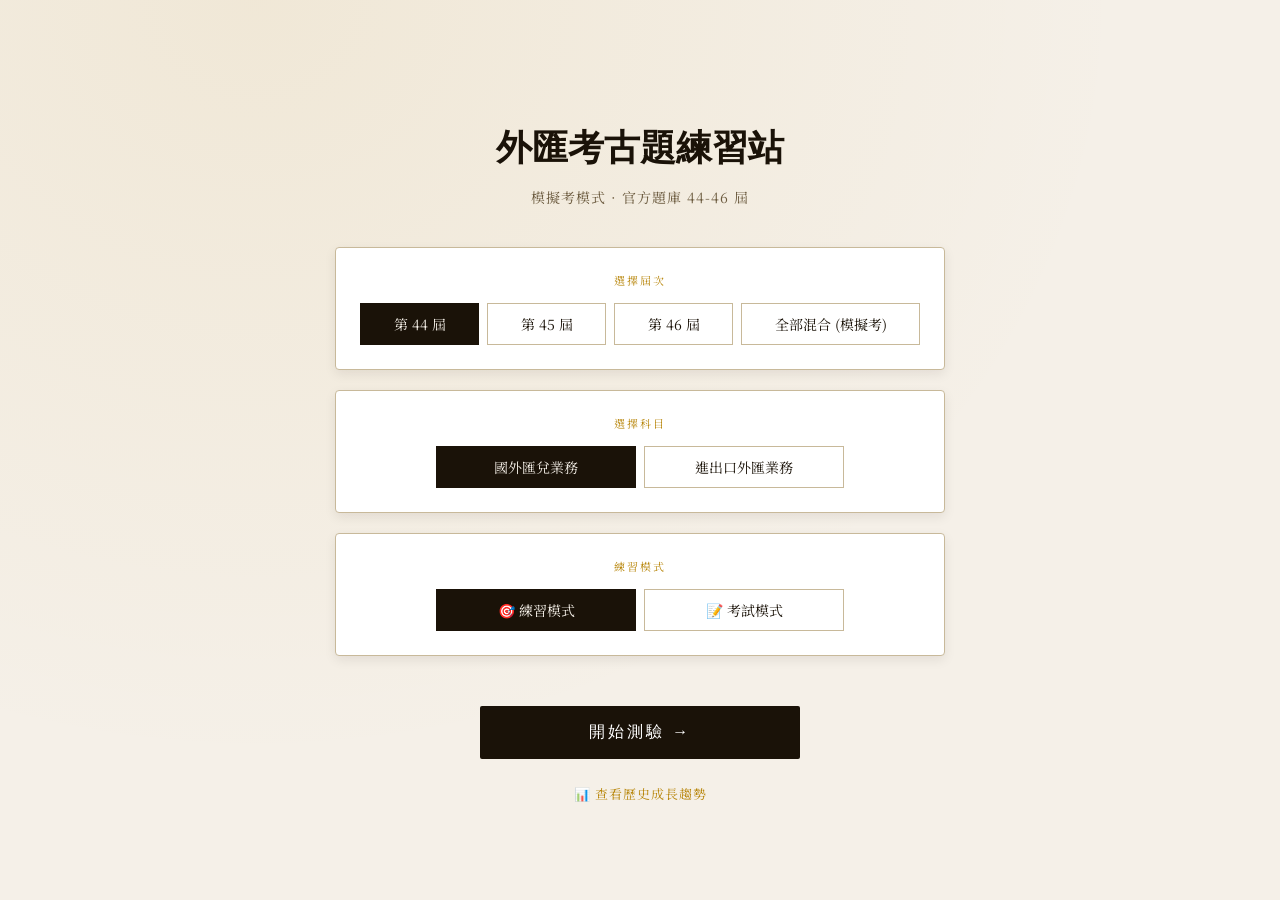
==== index.html @ 8b3878c5 "Add files via upload" ====
<!DOCTYPE html>
<html lang="zh-TW">
<head>
    <meta charset="UTF-8">
    <meta name="viewport" content="width=device-width, initial-scale=1.0, viewport-fit=cover">
    <title>初階外匯考古題練習站</title>
    <link href="https://fonts.googleapis.com/css2?family=Noto+Serif+TC:wght@400;700&family=Playfair+Display:wght@700&display=swap" rel="stylesheet">
    <style>
        :root { --ink: #1a1208; --paper: #f5f0e8; --gold: #b8860b; --border: #c8b99a; }
        * { box-sizing: border-box; -webkit-tap-highlight-color: transparent; }
        body { background: var(--paper); color: var(--ink); font-family: 'Noto Serif TC', serif; display: flex; justify-content: center; align-items: center; min-height: 100vh; margin: 0; padding: env(safe-area-inset-top) 20px env(safe-area-inset-bottom); background-image: radial-gradient(ellipse at 20% 0%, rgba(184,134,11,0.08) 0%, transparent 60%); }
        .container { text-align: center; padding: 40px 20px; max-width: 650px; width: 100%; }
        h1 { font-family: 'Playfair Display', serif; font-size: clamp(28px, 8vw, 36px); margin-bottom: 10px; }
        .sub { font-size: 14px; color: #6b5a3e; margin-bottom: 40px; letter-spacing: 1px; }
        .selection-box { background: white; padding: 24px; border: 1px solid var(--border); margin-bottom: 20px; border-radius: 4px; box-shadow: 0 4px 12px rgba(26,18,8,0.08); }
        .label { font-size: 11px; color: var(--gold); letter-spacing: 2px; text-transform: uppercase; margin-bottom: 15px; }
        .pill-group { display: flex; gap: 8px; flex-wrap: wrap; justify-content: center; }
        .pill { padding: 10px 20px; border: 1.5px solid var(--border); background: white; cursor: pointer; transition: 0.2s; font-size: 14px; flex-grow: 1; max-width: 200px; }
        .pill.active { background: var(--ink); color: var(--paper); border-color: var(--ink); }
        .start-btn { margin-top: 30px; padding: 16px; background: var(--ink); color: white; border: none; cursor: pointer; font-size: 16px; letter-spacing: 3px; border-radius: 2px; width: 100%; max-width: 320px; transition: 0.3s; }
        .start-btn:hover { background: var(--gold); transform: translateY(-2px); }
        .history-link { display: block; margin-top: 25px; color: var(--gold); text-decoration: none; font-size: 13px; letter-spacing: 1px; }
        @media (max-width: 480px) { .pill { font-size: 13px; padding: 8px 12px; } }
    </style>
</head>
<body>
    <div class="container">
        <h1>外匯考古題練習站</h1>
        <p class="sub">模擬考模式 · 官方題庫 44-46 屆</p>
        <div class="selection-box">
            <div class="label">選擇屆次</div>
            <div class="pill-group" id="session-group">
                <div class="pill active" data-val="44">第 44 屆</div>
                <div class="pill" data-val="45">第 45 屆</div>
                <div class="pill" data-val="46">第 46 屆</div>
                <div class="pill" data-val="all">全部混合 (模擬考)</div>
            </div>
        </div>
        <div class="selection-box">
            <div class="label">選擇科目</div>
            <div class="pill-group" id="subject-group">
                <div class="pill active" data-val="remittance">國外匯兌業務</div>
                <div class="pill" data-val="trade">進出口外匯業務</div>
            </div>
        </div>
        <div class="selection-box">
            <div class="label">練習模式</div>
            <div class="pill-group" id="mode-group">
                <div class="pill active" data-val="practice">🎯 練習模式</div>
                <div class="pill" data-val="exam">📝 考試模式</div>
            </div>
        </div>
        <button class="start-btn" onclick="start()">開始測驗 →</button>
        <a href="history.html" class="history-link">📊 查看歷史成長趨勢</a>
    </div>
    <script>
        document.querySelectorAll('.pill').forEach(pill => {
            pill.onclick = function() {
                this.parentElement.querySelectorAll('.pill').forEach(p => p.classList.remove('active'));
                this.classList.add('active');
            };
        });
        function start() {
            const s = document.querySelector('#session-group .active').dataset.val;
            const sub = document.querySelector('#subject-group .active').dataset.val;
            const m = document.querySelector('#mode-group .active').dataset.val;
            window.location.href = `exam.html?s=${s}&sub=${sub}&m=${m}`;
        }
    </script>
</body>
</html>
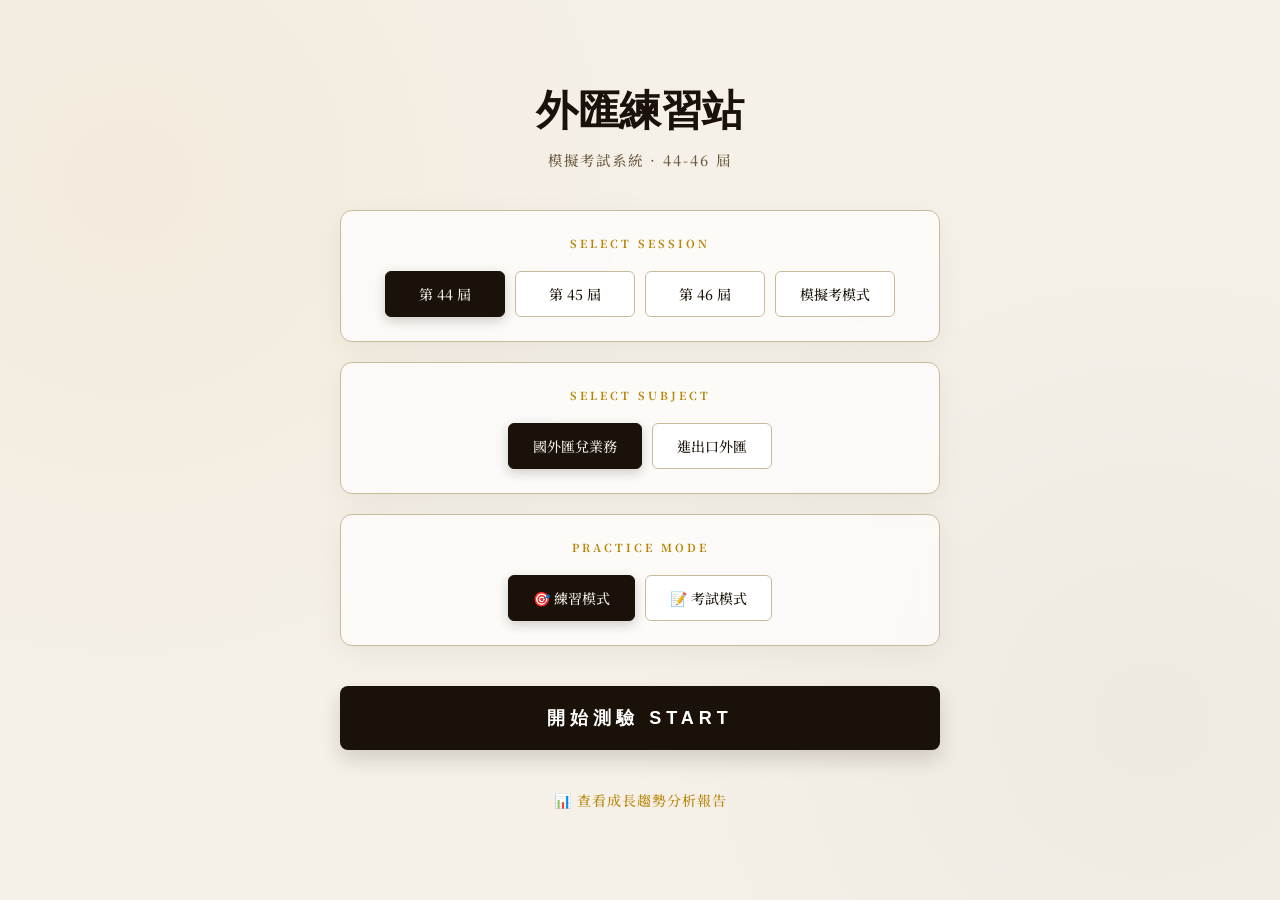
==== commit b42c9349: "Update index.html" ====
--- a/index.html
+++ b/index.html
@@ -4,62 +4,220 @@
     <meta charset="UTF-8">
     <meta name="viewport" content="width=device-width, initial-scale=1.0, viewport-fit=cover">
     <title>初階外匯考古題練習站</title>
-    <link href="https://fonts.googleapis.com/css2?family=Noto+Serif+TC:wght@400;700&family=Playfair+Display:wght@700&display=swap" rel="stylesheet">
+    <link href="https://fonts.googleapis.com/css2?family=Noto+Serif+TC:wght@400;700&family=Playfair+Display:wght@700&family=DM+Mono:wght@500&display=swap" rel="stylesheet">
     <style>
-        :root { --ink: #1a1208; --paper: #f5f0e8; --gold: #b8860b; --border: #c8b99a; }
+        :root { 
+            --ink: #1a1208; --paper: #f5f0e8; --gold: #b8860b; --border: #c8b99a; 
+            --safe-top: env(safe-area-inset-top);
+            --safe-bottom: env(safe-area-inset-bottom);
+        }
+
         * { box-sizing: border-box; -webkit-tap-highlight-color: transparent; }
-        body { background: var(--paper); color: var(--ink); font-family: 'Noto Serif TC', serif; display: flex; justify-content: center; align-items: center; min-height: 100vh; margin: 0; padding: env(safe-area-inset-top) 20px env(safe-area-inset-bottom); background-image: radial-gradient(ellipse at 20% 0%, rgba(184,134,11,0.08) 0%, transparent 60%); }
-        .container { text-align: center; padding: 40px 20px; max-width: 650px; width: 100%; }
-        h1 { font-family: 'Playfair Display', serif; font-size: clamp(28px, 8vw, 36px); margin-bottom: 10px; }
-        .sub { font-size: 14px; color: #6b5a3e; margin-bottom: 40px; letter-spacing: 1px; }
-        .selection-box { background: white; padding: 24px; border: 1px solid var(--border); margin-bottom: 20px; border-radius: 4px; box-shadow: 0 4px 12px rgba(26,18,8,0.08); }
-        .label { font-size: 11px; color: var(--gold); letter-spacing: 2px; text-transform: uppercase; margin-bottom: 15px; }
-        .pill-group { display: flex; gap: 8px; flex-wrap: wrap; justify-content: center; }
-        .pill { padding: 10px 20px; border: 1.5px solid var(--border); background: white; cursor: pointer; transition: 0.2s; font-size: 14px; flex-grow: 1; max-width: 200px; }
-        .pill.active { background: var(--ink); color: var(--paper); border-color: var(--ink); }
-        .start-btn { margin-top: 30px; padding: 16px; background: var(--ink); color: white; border: none; cursor: pointer; font-size: 16px; letter-spacing: 3px; border-radius: 2px; width: 100%; max-width: 320px; transition: 0.3s; }
-        .start-btn:hover { background: var(--gold); transform: translateY(-2px); }
-        .history-link { display: block; margin-top: 25px; color: var(--gold); text-decoration: none; font-size: 13px; letter-spacing: 1px; }
-        @media (max-width: 480px) { .pill { font-size: 13px; padding: 8px 12px; } }
+
+        body { 
+            background: var(--paper); 
+            color: var(--ink); 
+            font-family: 'Noto Serif TC', serif; 
+            margin: 0; 
+            padding: calc(20px + var(--safe-top)) 20px calc(20px + var(--safe-bottom));
+            display: flex; 
+            justify-content: center; 
+            align-items: center; 
+            min-height: 100vh;
+            background-image: 
+                radial-gradient(circle at 10% 20%, rgba(184,134,11,0.05) 0%, transparent 40%),
+                radial-gradient(circle at 90% 80%, rgba(26,18,8,0.03) 0%, transparent 40%);
+        }
+
+        .container { 
+            width: 100%; 
+            max-width: 600px; 
+            text-align: center; 
+            animation: slideUp 0.8s cubic-bezier(0.2, 0.8, 0.2, 1);
+        }
+
+        @keyframes slideUp {
+            from { opacity: 0; transform: translateY(30px); }
+            to { opacity: 1; transform: translateY(0); }
+        }
+
+        header { margin-bottom: 40px; }
+
+        h1 { 
+            font-family: 'Playfair Display', serif; 
+            font-size: clamp(32px, 8vw, 42px); 
+            margin: 0 0 10px 0; 
+            letter-spacing: -0.5px;
+        }
+
+        .sub { 
+            font-size: 0.9rem; 
+            color: #6b5a3e; 
+            letter-spacing: 2px; 
+            text-transform: uppercase;
+            font-weight: 500;
+        }
+
+        /* 選擇區塊 */
+        .selection-box { 
+            background: rgba(255, 255, 255, 0.7);
+            backdrop-filter: blur(10px);
+            padding: 24px; 
+            border: 1px solid var(--border); 
+            margin-bottom: 20px; 
+            border-radius: 12px; 
+            box-shadow: 0 8px 30px rgba(26,18,8,0.05);
+            transition: transform 0.3s ease;
+        }
+
+        .selection-box:hover { transform: translateY(-2px); }
+
+        .label { 
+            font-size: 11px; 
+            color: var(--gold); 
+            letter-spacing: 3px; 
+            font-weight: 700;
+            margin-bottom: 20px;
+            display: block;
+        }
+
+        /* 關鍵 RWD: 預設為 Grid 2 欄，iPad 以上轉為 Flex Row */
+        .pill-group { 
+            display: grid;
+            grid-template-columns: repeat(2, 1fr);
+            gap: 10px;
+        }
+
+        .pill { 
+            padding: 14px 10px; 
+            border: 1.5px solid var(--border); 
+            background: white; 
+            cursor: pointer; 
+            transition: all 0.2s cubic-bezier(0.4, 0, 0.2, 1); 
+            font-size: 14px; 
+            border-radius: 6px;
+            display: flex;
+            align-items: center;
+            justify-content: center;
+            font-weight: 500;
+        }
+
+        .pill:active { transform: scale(0.96); }
+
+        .pill.active { 
+            background: var(--ink); 
+            color: var(--paper); 
+            border-color: var(--ink); 
+            box-shadow: 0 4px 12px rgba(26,18,8,0.2);
+        }
+
+        /* 按鈕優化 */
+        .start-btn { 
+            margin-top: 20px; 
+            padding: 20px; 
+            background: var(--ink); 
+            color: white; 
+            border: none; 
+            cursor: pointer; 
+            font-size: 18px; 
+            letter-spacing: 5px; 
+            border-radius: 8px; 
+            width: 100%; 
+            transition: all 0.3s;
+            font-weight: bold;
+            box-shadow: 0 10px 20px rgba(26,18,8,0.15);
+        }
+
+        .start-btn:hover { 
+            background: var(--gold); 
+            transform: translateY(-3px);
+            box-shadow: 0 15px 25px rgba(184,134,11,0.2);
+        }
+
+        .history-link { 
+            display: inline-block;
+            margin-top: 30px; 
+            color: var(--gold); 
+            text-decoration: none; 
+            font-size: 14px; 
+            letter-spacing: 1px;
+            font-weight: 500;
+            padding: 10px 20px;
+            border-bottom: 1px solid transparent;
+            transition: 0.3s;
+        }
+
+        .history-link:hover { border-bottom-color: var(--gold); }
+
+        /* iPad & Desktop 調整 */
+        @media (min-width: 600px) {
+            .pill-group {
+                display: flex;
+                flex-wrap: wrap;
+                justify-content: center;
+            }
+            .pill {
+                flex: 0 1 auto;
+                min-width: 120px;
+                padding: 12px 24px;
+            }
+        }
+
+        /* 針對 iPhone SE 等窄屏優化 */
+        @media (max-width: 360px) {
+            h1 { font-size: 28px; }
+            .selection-box { padding: 16px; }
+            .pill { font-size: 13px; padding: 12px 5px; }
+        }
     </style>
 </head>
 <body>
     <div class="container">
-        <h1>外匯考古題練習站</h1>
-        <p class="sub">模擬考模式 · 官方題庫 44-46 屆</p>
+        <header>
+            <h1>外匯練習站</h1>
+            <div class="sub">模擬考試系統 · 44-46 屆</div>
+        </header>
+
         <div class="selection-box">
-            <div class="label">選擇屆次</div>
+            <span class="label">SELECT SESSION</span>
             <div class="pill-group" id="session-group">
                 <div class="pill active" data-val="44">第 44 屆</div>
                 <div class="pill" data-val="45">第 45 屆</div>
                 <div class="pill" data-val="46">第 46 屆</div>
-                <div class="pill" data-val="all">全部混合 (模擬考)</div>
+                <div class="pill" data-val="all">模擬考模式</div>
             </div>
         </div>
+
         <div class="selection-box">
-            <div class="label">選擇科目</div>
+            <span class="label">SELECT SUBJECT</span>
             <div class="pill-group" id="subject-group">
                 <div class="pill active" data-val="remittance">國外匯兌業務</div>
-                <div class="pill" data-val="trade">進出口外匯業務</div>
+                <div class="pill" data-val="trade">進出口外匯</div>
             </div>
         </div>
+
         <div class="selection-box">
-            <div class="label">練習模式</div>
+            <span class="label">PRACTICE MODE</span>
             <div class="pill-group" id="mode-group">
                 <div class="pill active" data-val="practice">🎯 練習模式</div>
                 <div class="pill" data-val="exam">📝 考試模式</div>
             </div>
         </div>
-        <button class="start-btn" onclick="start()">開始測驗 →</button>
-        <a href="history.html" class="history-link">📊 查看歷史成長趨勢</a>
+
+        <button class="start-btn" onclick="start()">開始測驗 START</button>
+        <a href="history.html" class="history-link">📊 查看成長趨勢分析報告</a>
     </div>
+
     <script>
         document.querySelectorAll('.pill').forEach(pill => {
             pill.onclick = function() {
+                // 觸覺回饋（如有支援）
+                if (window.navigator.vibrate) window.navigator.vibrate(10);
                 this.parentElement.querySelectorAll('.pill').forEach(p => p.classList.remove('active'));
                 this.classList.add('active');
             };
         });
+
         function start() {
             const s = document.querySelector('#session-group .active').dataset.val;
             const sub = document.querySelector('#subject-group .active').dataset.val;
@@ -68,4 +226,4 @@
         }
     </script>
 </body>
-</html>+</html>
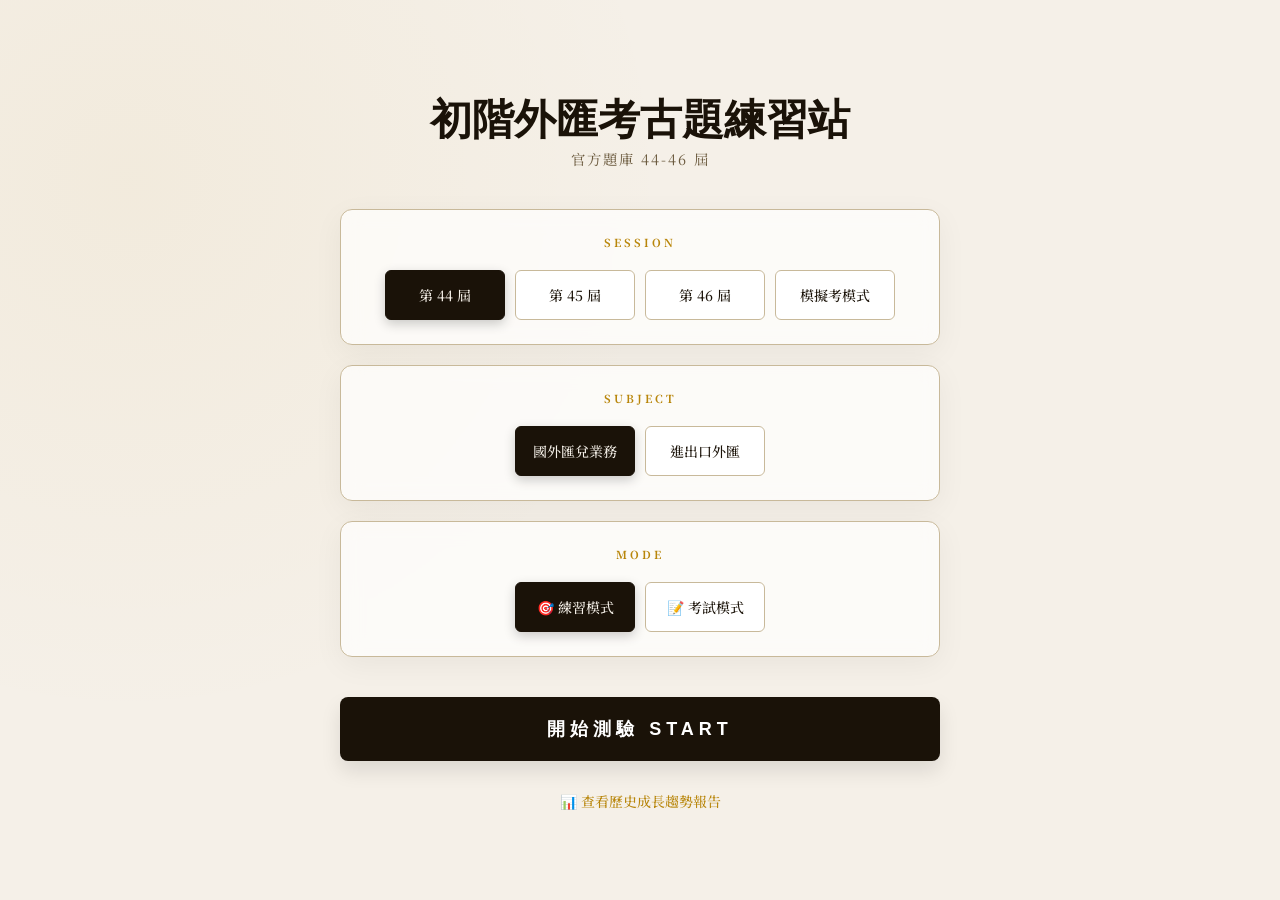
==== commit 3db26d62: "update the second version" ====
--- a/index.html
+++ b/index.html
@@ -4,182 +4,33 @@
     <meta charset="UTF-8">
     <meta name="viewport" content="width=device-width, initial-scale=1.0, viewport-fit=cover">
     <title>初階外匯考古題練習站</title>
-    <link href="https://fonts.googleapis.com/css2?family=Noto+Serif+TC:wght@400;700&family=Playfair+Display:wght@700&family=DM+Mono:wght@500&display=swap" rel="stylesheet">
+    <link href="https://fonts.googleapis.com/css2?family=Noto+Serif+TC:wght@400;700&family=Playfair+Display:wght@700&display=swap" rel="stylesheet">
     <style>
-        :root { 
-            --ink: #1a1208; --paper: #f5f0e8; --gold: #b8860b; --border: #c8b99a; 
-            --safe-top: env(safe-area-inset-top);
-            --safe-bottom: env(safe-area-inset-bottom);
-        }
-
+        :root { --ink: #1a1208; --paper: #f5f0e8; --gold: #b8860b; --border: #c8b99a; --safe-top: env(safe-area-inset-top); --safe-bottom: env(safe-area-inset-bottom); }
         * { box-sizing: border-box; -webkit-tap-highlight-color: transparent; }
-
-        body { 
-            background: var(--paper); 
-            color: var(--ink); 
-            font-family: 'Noto Serif TC', serif; 
-            margin: 0; 
-            padding: calc(20px + var(--safe-top)) 20px calc(20px + var(--safe-bottom));
-            display: flex; 
-            justify-content: center; 
-            align-items: center; 
-            min-height: 100vh;
-            background-image: 
-                radial-gradient(circle at 10% 20%, rgba(184,134,11,0.05) 0%, transparent 40%),
-                radial-gradient(circle at 90% 80%, rgba(26,18,8,0.03) 0%, transparent 40%);
-        }
-
-        .container { 
-            width: 100%; 
-            max-width: 600px; 
-            text-align: center; 
-            animation: slideUp 0.8s cubic-bezier(0.2, 0.8, 0.2, 1);
-        }
-
-        @keyframes slideUp {
-            from { opacity: 0; transform: translateY(30px); }
-            to { opacity: 1; transform: translateY(0); }
-        }
-
-        header { margin-bottom: 40px; }
-
-        h1 { 
-            font-family: 'Playfair Display', serif; 
-            font-size: clamp(32px, 8vw, 42px); 
-            margin: 0 0 10px 0; 
-            letter-spacing: -0.5px;
-        }
-
-        .sub { 
-            font-size: 0.9rem; 
-            color: #6b5a3e; 
-            letter-spacing: 2px; 
-            text-transform: uppercase;
-            font-weight: 500;
-        }
-
-        /* 選擇區塊 */
-        .selection-box { 
-            background: rgba(255, 255, 255, 0.7);
-            backdrop-filter: blur(10px);
-            padding: 24px; 
-            border: 1px solid var(--border); 
-            margin-bottom: 20px; 
-            border-radius: 12px; 
-            box-shadow: 0 8px 30px rgba(26,18,8,0.05);
-            transition: transform 0.3s ease;
-        }
-
-        .selection-box:hover { transform: translateY(-2px); }
-
-        .label { 
-            font-size: 11px; 
-            color: var(--gold); 
-            letter-spacing: 3px; 
-            font-weight: 700;
-            margin-bottom: 20px;
-            display: block;
-        }
-
-        /* 關鍵 RWD: 預設為 Grid 2 欄，iPad 以上轉為 Flex Row */
-        .pill-group { 
-            display: grid;
-            grid-template-columns: repeat(2, 1fr);
-            gap: 10px;
-        }
-
-        .pill { 
-            padding: 14px 10px; 
-            border: 1.5px solid var(--border); 
-            background: white; 
-            cursor: pointer; 
-            transition: all 0.2s cubic-bezier(0.4, 0, 0.2, 1); 
-            font-size: 14px; 
-            border-radius: 6px;
-            display: flex;
-            align-items: center;
-            justify-content: center;
-            font-weight: 500;
-        }
-
+        body { background: var(--paper); color: var(--ink); font-family: 'Noto Serif TC', serif; margin: 0; padding: calc(20px + var(--safe-top)) 20px calc(20px + var(--safe-bottom)); display: flex; justify-content: center; align-items: center; min-height: 100vh; background-image: radial-gradient(circle at 10% 20%, rgba(184,134,11,0.05) 0%, transparent 40%); }
+        .container { width: 100%; max-width: 600px; text-align: center; animation: slideUp 0.8s ease-out; }
+        @keyframes slideUp { from { opacity: 0; transform: translateY(20px); } to { opacity: 1; transform: translateY(0); } }
+        h1 { font-family: 'Playfair Display', serif; font-size: clamp(32px, 8vw, 42px); margin: 0; }
+        .sub { font-size: 0.9rem; color: #6b5a3e; letter-spacing: 2px; text-transform: uppercase; margin-bottom: 40px; }
+        .selection-box { background: rgba(255, 255, 255, 0.7); backdrop-filter: blur(10px); padding: 24px; border: 1px solid var(--border); margin-bottom: 20px; border-radius: 12px; box-shadow: 0 8px 30px rgba(0,0,0,0.05); }
+        .label { font-size: 11px; color: var(--gold); letter-spacing: 3px; font-weight: 700; margin-bottom: 20px; display: block; }
+        .pill-group { display: grid; grid-template-columns: repeat(2, 1fr); gap: 10px; }
+        .pill { padding: 14px; border: 1.5px solid var(--border); background: white; cursor: pointer; transition: 0.2s; font-size: 14px; border-radius: 6px; display: flex; align-items: center; justify-content: center; font-weight: 500; }
+        .pill.active { background: var(--ink); color: var(--paper); border-color: var(--ink); box-shadow: 0 4px 12px rgba(0,0,0,0.2); }
         .pill:active { transform: scale(0.96); }
-
-        .pill.active { 
-            background: var(--ink); 
-            color: var(--paper); 
-            border-color: var(--ink); 
-            box-shadow: 0 4px 12px rgba(26,18,8,0.2);
-        }
-
-        /* 按鈕優化 */
-        .start-btn { 
-            margin-top: 20px; 
-            padding: 20px; 
-            background: var(--ink); 
-            color: white; 
-            border: none; 
-            cursor: pointer; 
-            font-size: 18px; 
-            letter-spacing: 5px; 
-            border-radius: 8px; 
-            width: 100%; 
-            transition: all 0.3s;
-            font-weight: bold;
-            box-shadow: 0 10px 20px rgba(26,18,8,0.15);
-        }
-
-        .start-btn:hover { 
-            background: var(--gold); 
-            transform: translateY(-3px);
-            box-shadow: 0 15px 25px rgba(184,134,11,0.2);
-        }
-
-        .history-link { 
-            display: inline-block;
-            margin-top: 30px; 
-            color: var(--gold); 
-            text-decoration: none; 
-            font-size: 14px; 
-            letter-spacing: 1px;
-            font-weight: 500;
-            padding: 10px 20px;
-            border-bottom: 1px solid transparent;
-            transition: 0.3s;
-        }
-
-        .history-link:hover { border-bottom-color: var(--gold); }
-
-        /* iPad & Desktop 調整 */
-        @media (min-width: 600px) {
-            .pill-group {
-                display: flex;
-                flex-wrap: wrap;
-                justify-content: center;
-            }
-            .pill {
-                flex: 0 1 auto;
-                min-width: 120px;
-                padding: 12px 24px;
-            }
-        }
-
-        /* 針對 iPhone SE 等窄屏優化 */
-        @media (max-width: 360px) {
-            h1 { font-size: 28px; }
-            .selection-box { padding: 16px; }
-            .pill { font-size: 13px; padding: 12px 5px; }
-        }
+        .start-btn { margin-top: 20px; padding: 20px; background: var(--ink); color: white; border: none; cursor: pointer; font-size: 18px; letter-spacing: 5px; border-radius: 8px; width: 100%; font-weight: bold; box-shadow: 0 10px 20px rgba(0,0,0,0.1); transition: 0.3s; }
+        .start-btn:hover { background: var(--gold); transform: translateY(-3px); }
+        .history-link { display: inline-block; margin-top: 30px; color: var(--gold); text-decoration: none; font-size: 14px; font-weight: 500; }
+        @media (min-width: 600px) { .pill-group { display: flex; flex-wrap: wrap; justify-content: center; } .pill { min-width: 120px; } }
     </style>
 </head>
 <body>
     <div class="container">
-        <header>
-            <h1>外匯練習站</h1>
-            <div class="sub">模擬考試系統 · 44-46 屆</div>
-        </header>
-
+        <h1>初階外匯考古題練習站</h1>
+        <div class="sub">官方題庫 44-46 屆</div>
         <div class="selection-box">
-            <span class="label">SELECT SESSION</span>
+            <span class="label">SESSION</span>
             <div class="pill-group" id="session-group">
                 <div class="pill active" data-val="44">第 44 屆</div>
                 <div class="pill" data-val="45">第 45 屆</div>
@@ -187,37 +38,30 @@
                 <div class="pill" data-val="all">模擬考模式</div>
             </div>
         </div>
-
         <div class="selection-box">
-            <span class="label">SELECT SUBJECT</span>
+            <span class="label">SUBJECT</span>
             <div class="pill-group" id="subject-group">
                 <div class="pill active" data-val="remittance">國外匯兌業務</div>
                 <div class="pill" data-val="trade">進出口外匯</div>
             </div>
         </div>
-
         <div class="selection-box">
-            <span class="label">PRACTICE MODE</span>
+            <span class="label">MODE</span>
             <div class="pill-group" id="mode-group">
                 <div class="pill active" data-val="practice">🎯 練習模式</div>
                 <div class="pill" data-val="exam">📝 考試模式</div>
             </div>
         </div>
-
         <button class="start-btn" onclick="start()">開始測驗 START</button>
-        <a href="history.html" class="history-link">📊 查看成長趨勢分析報告</a>
+        <a href="history.html" class="history-link">📊 查看歷史成長趨勢報告</a>
     </div>
-
     <script>
         document.querySelectorAll('.pill').forEach(pill => {
             pill.onclick = function() {
-                // 觸覺回饋（如有支援）
-                if (window.navigator.vibrate) window.navigator.vibrate(10);
                 this.parentElement.querySelectorAll('.pill').forEach(p => p.classList.remove('active'));
                 this.classList.add('active');
             };
         });
-
         function start() {
             const s = document.querySelector('#session-group .active').dataset.val;
             const sub = document.querySelector('#subject-group .active').dataset.val;
@@ -226,4 +70,4 @@
         }
     </script>
 </body>
-</html>
+</html>
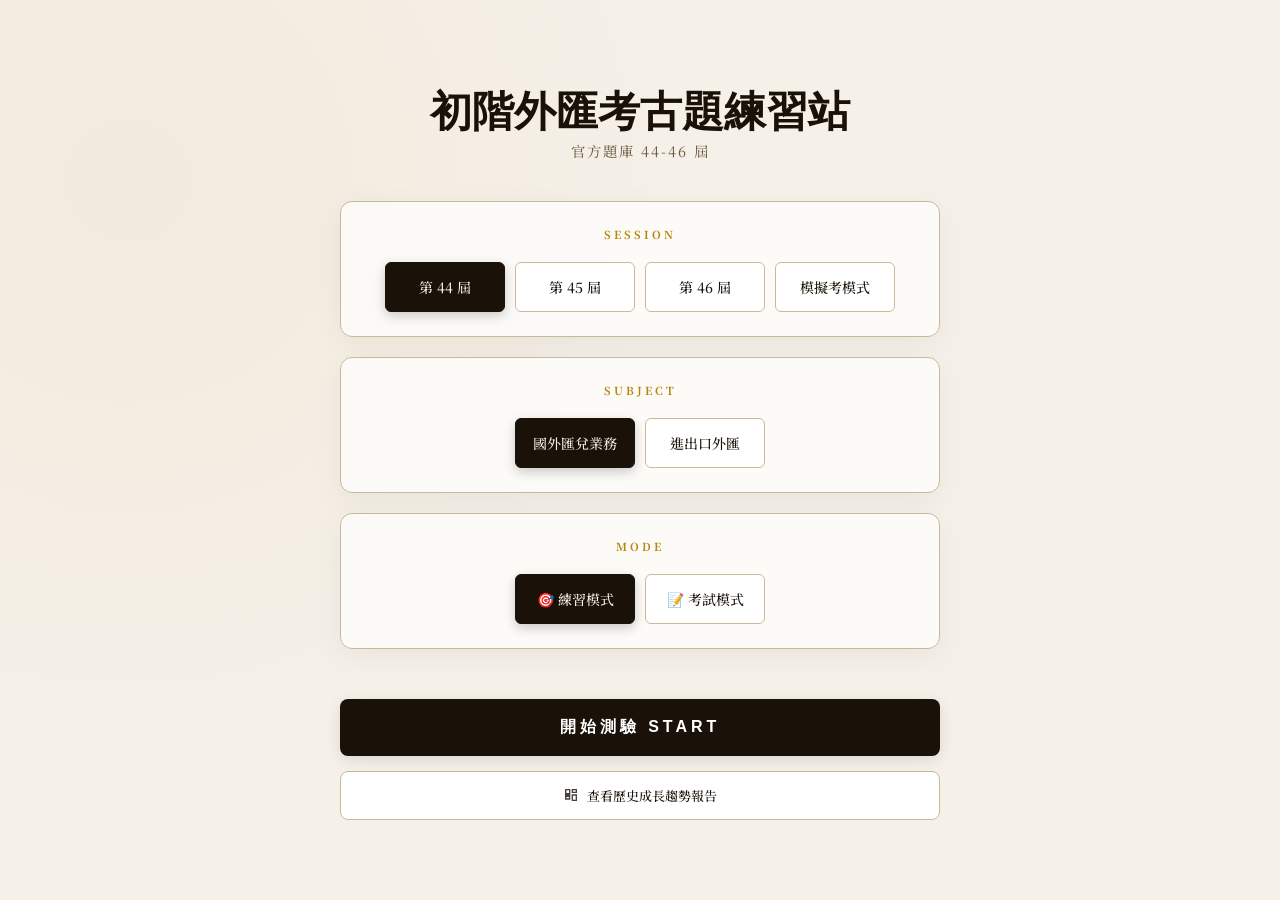
==== commit 91771727: "fix exam.html and result.htm" ====
--- a/index.html
+++ b/index.html
@@ -6,68 +6,237 @@
     <title>初階外匯考古題練習站</title>
     <link href="https://fonts.googleapis.com/css2?family=Noto+Serif+TC:wght@400;700&family=Playfair+Display:wght@700&display=swap" rel="stylesheet">
     <style>
-        :root { --ink: #1a1208; --paper: #f5f0e8; --gold: #b8860b; --border: #c8b99a; --safe-top: env(safe-area-inset-top); --safe-bottom: env(safe-area-inset-bottom); }
-        * { box-sizing: border-box; -webkit-tap-highlight-color: transparent; }
-        body { background: var(--paper); color: var(--ink); font-family: 'Noto Serif TC', serif; margin: 0; padding: calc(20px + var(--safe-top)) 20px calc(20px + var(--safe-bottom)); display: flex; justify-content: center; align-items: center; min-height: 100vh; background-image: radial-gradient(circle at 10% 20%, rgba(184,134,11,0.05) 0%, transparent 40%); }
-        .container { width: 100%; max-width: 600px; text-align: center; animation: slideUp 0.8s ease-out; }
-        @keyframes slideUp { from { opacity: 0; transform: translateY(20px); } to { opacity: 1; transform: translateY(0); } }
-        h1 { font-family: 'Playfair Display', serif; font-size: clamp(32px, 8vw, 42px); margin: 0; }
-        .sub { font-size: 0.9rem; color: #6b5a3e; letter-spacing: 2px; text-transform: uppercase; margin-bottom: 40px; }
-        .selection-box { background: rgba(255, 255, 255, 0.7); backdrop-filter: blur(10px); padding: 24px; border: 1px solid var(--border); margin-bottom: 20px; border-radius: 12px; box-shadow: 0 8px 30px rgba(0,0,0,0.05); }
-        .label { font-size: 11px; color: var(--gold); letter-spacing: 3px; font-weight: 700; margin-bottom: 20px; display: block; }
-        .pill-group { display: grid; grid-template-columns: repeat(2, 1fr); gap: 10px; }
-        .pill { padding: 14px; border: 1.5px solid var(--border); background: white; cursor: pointer; transition: 0.2s; font-size: 14px; border-radius: 6px; display: flex; align-items: center; justify-content: center; font-weight: 500; }
-        .pill.active { background: var(--ink); color: var(--paper); border-color: var(--ink); box-shadow: 0 4px 12px rgba(0,0,0,0.2); }
-        .pill:active { transform: scale(0.96); }
-        .start-btn { margin-top: 20px; padding: 20px; background: var(--ink); color: white; border: none; cursor: pointer; font-size: 18px; letter-spacing: 5px; border-radius: 8px; width: 100%; font-weight: bold; box-shadow: 0 10px 20px rgba(0,0,0,0.1); transition: 0.3s; }
-        .start-btn:hover { background: var(--gold); transform: translateY(-3px); }
-        .history-link { display: inline-block; margin-top: 30px; color: var(--gold); text-decoration: none; font-size: 14px; font-weight: 500; }
-        @media (min-width: 600px) { .pill-group { display: flex; flex-wrap: wrap; justify-content: center; } .pill { min-width: 120px; } }
+        :root {
+            --ink: #1a1208;
+            --paper: #f5f0e8;
+            --gold: #b8860b;
+            --border: #c8b99a;
+            --safe-top: env(safe-area-inset-top);
+            --safe-bottom: env(safe-area-inset-bottom);
+        }
+
+        * {
+            box-sizing: border-box;
+            -webkit-tap-highlight-color: transparent;
+        }
+
+        body {
+            background: var(--paper);
+            color: var(--ink);
+            font-family: 'Noto Serif TC', serif;
+            margin: 0;
+            padding: calc(20px + var(--safe-top)) 20px calc(20px + var(--safe-bottom));
+            display: flex;
+            justify-content: center;
+            align-items: center;
+            min-height: 100vh;
+            background-image: radial-gradient(circle at 10% 20%, rgba(184,134,11,0.05) 0%, transparent 40%);
+        }
+
+        .container {
+            width: 100%;
+            max-width: 600px;
+            text-align: center;
+            animation: slideUp 0.8s ease-out;
+        }
+
+        @keyframes slideUp {
+            from { opacity: 0; transform: translateY(20px); }
+            to { opacity: 1; transform: translateY(0); }
+        }
+
+        h1 {
+            font-family: 'Playfair Display', serif;
+            font-size: clamp(32px, 8vw, 42px);
+            margin: 0;
+        }
+
+        .sub {
+            font-size: 0.9rem;
+            color: #6b5a3e;
+            letter-spacing: 2px;
+            text-transform: uppercase;
+            margin-bottom: 40px;
+        }
+
+        .selection-box {
+            background: rgba(255, 255, 255, 0.7);
+            backdrop-filter: blur(10px);
+            padding: 24px;
+            border: 1px solid var(--border);
+            margin-bottom: 20px;
+            border-radius: 12px;
+            box-shadow: 0 8px 30px rgba(0,0,0,0.05);
+        }
+
+        .label {
+            font-size: 11px;
+            color: var(--gold);
+            letter-spacing: 3px;
+            font-weight: 700;
+            margin-bottom: 20px;
+            display: block;
+        }
+
+        .pill-group {
+            display: grid;
+            grid-template-columns: repeat(2, 1fr);
+            gap: 10px;
+        }
+
+        .pill {
+            padding: 14px;
+            border: 1.5px solid var(--border);
+            background: white;
+            cursor: pointer;
+            transition: 0.2s;
+            font-size: 14px;
+            border-radius: 6px;
+            display: flex;
+            align-items: center;
+            justify-content: center;
+            font-weight: 500;
+        }
+
+        .pill.active {
+            background: var(--ink);
+            color: var(--paper);
+            border-color: var(--ink);
+            box-shadow: 0 4px 12px rgba(0,0,0,0.2);
+        }
+
+        .pill:active {
+            transform: scale(0.96);
+        }
+
+        /* 主要按鈕 */
+        .start-btn {
+            margin-top: 30px;
+            padding: 18px;
+            background: var(--ink);
+            color: white;
+            border: none;
+            cursor: pointer;
+            font-size: 16px;
+            letter-spacing: 4px;
+            border-radius: 8px;
+            width: 100%;
+            font-weight: bold;
+            box-shadow: 0 4px 15px rgba(0,0,0,0.1);
+            transition: 0.3s;
+        }
+
+        .start-btn:hover {
+            background: var(--gold);
+            transform: translateY(-2px);
+            box-shadow: 0 6px 20px rgba(184,134,11,0.2);
+        }
+
+        /* 歷史紀錄按鈕 */
+        .history-btn {
+            display: flex;
+            align-items: center;
+            justify-content: center;
+            gap: 8px;
+            margin-top: 15px;
+            padding: 14px;
+            background: white;
+            color: var(--ink);
+            border: 1.5px solid var(--border);
+            border-radius: 8px;
+            cursor: pointer;
+            font-size: 13px;
+            font-family: 'Noto Serif TC', serif;
+            width: 100%;
+            text-decoration: none;
+            transition: 0.3s;
+            font-weight: 500;
+        }
+
+        .history-btn:hover {
+            color: var(--gold);
+            border-color: var(--gold);
+            background: rgba(184,134,11,0.05);
+            transform: translateY(-1px);
+            box-shadow: 0 4px 10px rgba(0,0,0,0.05);
+        }
+
+        .history-btn svg {
+            fill: currentColor;
+            opacity: 0.8;
+        }
+
+        @media (min-width: 600px) {
+            .pill-group {
+                display: flex;
+                flex-wrap: wrap;
+                justify-content: center;
+            }
+            .pill {
+                min-width: 120px;
+            }
+        }
     </style>
 </head>
 <body>
-    <div class="container">
-        <h1>初階外匯考古題練習站</h1>
-        <div class="sub">官方題庫 44-46 屆</div>
-        <div class="selection-box">
-            <span class="label">SESSION</span>
-            <div class="pill-group" id="session-group">
-                <div class="pill active" data-val="44">第 44 屆</div>
-                <div class="pill" data-val="45">第 45 屆</div>
-                <div class="pill" data-val="46">第 46 屆</div>
-                <div class="pill" data-val="all">模擬考模式</div>
-            </div>
+
+<div class="container">
+    <h1>初階外匯考古題練習站</h1>
+    <div class="sub">官方題庫 44-46 屆</div>
+
+    <div class="selection-box">
+        <span class="label">SESSION</span>
+        <div class="pill-group" id="session-group">
+            <div class="pill active" data-val="44">第 44 屆</div>
+            <div class="pill" data-val="45">第 45 屆</div>
+            <div class="pill" data-val="46">第 46 屆</div>
+            <div class="pill" data-val="all">模擬考模式</div>
         </div>
-        <div class="selection-box">
-            <span class="label">SUBJECT</span>
-            <div class="pill-group" id="subject-group">
-                <div class="pill active" data-val="remittance">國外匯兌業務</div>
-                <div class="pill" data-val="trade">進出口外匯</div>
-            </div>
+    </div>
+
+    <div class="selection-box">
+        <span class="label">SUBJECT</span>
+        <div class="pill-group" id="subject-group">
+            <div class="pill active" data-val="remittance">國外匯兌業務</div>
+            <div class="pill" data-val="trade">進出口外匯</div>
         </div>
-        <div class="selection-box">
-            <span class="label">MODE</span>
-            <div class="pill-group" id="mode-group">
-                <div class="pill active" data-val="practice">🎯 練習模式</div>
-                <div class="pill" data-val="exam">📝 考試模式</div>
-            </div>
+    </div>
+
+    <div class="selection-box">
+        <span class="label">MODE</span>
+        <div class="pill-group" id="mode-group">
+            <div class="pill active" data-val="practice">🎯 練習模式</div>
+            <div class="pill" data-val="exam">📝 考試模式</div>
         </div>
-        <button class="start-btn" onclick="start()">開始測驗 START</button>
-        <a href="history.html" class="history-link">📊 查看歷史成長趨勢報告</a>
     </div>
-    <script>
-        document.querySelectorAll('.pill').forEach(pill => {
-            pill.onclick = function() {
-                this.parentElement.querySelectorAll('.pill').forEach(p => p.classList.remove('active'));
-                this.classList.add('active');
-            };
-        });
-        function start() {
-            const s = document.querySelector('#session-group .active').dataset.val;
-            const sub = document.querySelector('#subject-group .active').dataset.val;
-            const m = document.querySelector('#mode-group .active').dataset.val;
-            window.location.href = `exam.html?s=${s}&sub=${sub}&m=${m}`;
-        }
-    </script>
+
+    <button class="start-btn" onclick="start()">開始測驗 START</button>
+
+    <a href="history.html" class="history-btn">
+        <svg width="16" height="16" viewBox="0 0 24 24">
+            <path d="M13 3v6h8V3h-8zm6 4h-4V5h4v2zm-6 4v10h8V11h-8zm6 8h-4v-6h4v6zm-16 0h8v-6H3v6zm2-4h4v2H5v-2zm-2-10v10h8V3H3zm6 4H5V5h4v2z"/>
+        </svg>
+        查看歷史成長趨勢報告
+    </a>
+</div>
+
+<script>
+    // 藥丸選單點擊邏輯
+    document.querySelectorAll('.pill').forEach(pill => {
+        pill.onclick = function() {
+            this.parentElement.querySelectorAll('.pill').forEach(p => p.classList.remove('active'));
+            this.classList.add('active');
+        };
+    });
+
+    // 開始測驗跳轉
+    function start() {
+        const s = document.querySelector('#session-group .active').dataset.val;
+        const sub = document.querySelector('#subject-group .active').dataset.val;
+        const m = document.querySelector('#mode-group .active').dataset.val;
+        window.location.href = `exam.html?s=${s}&sub=${sub}&m=${m}`;
+    }
+</script>
+
 </body>
 </html>
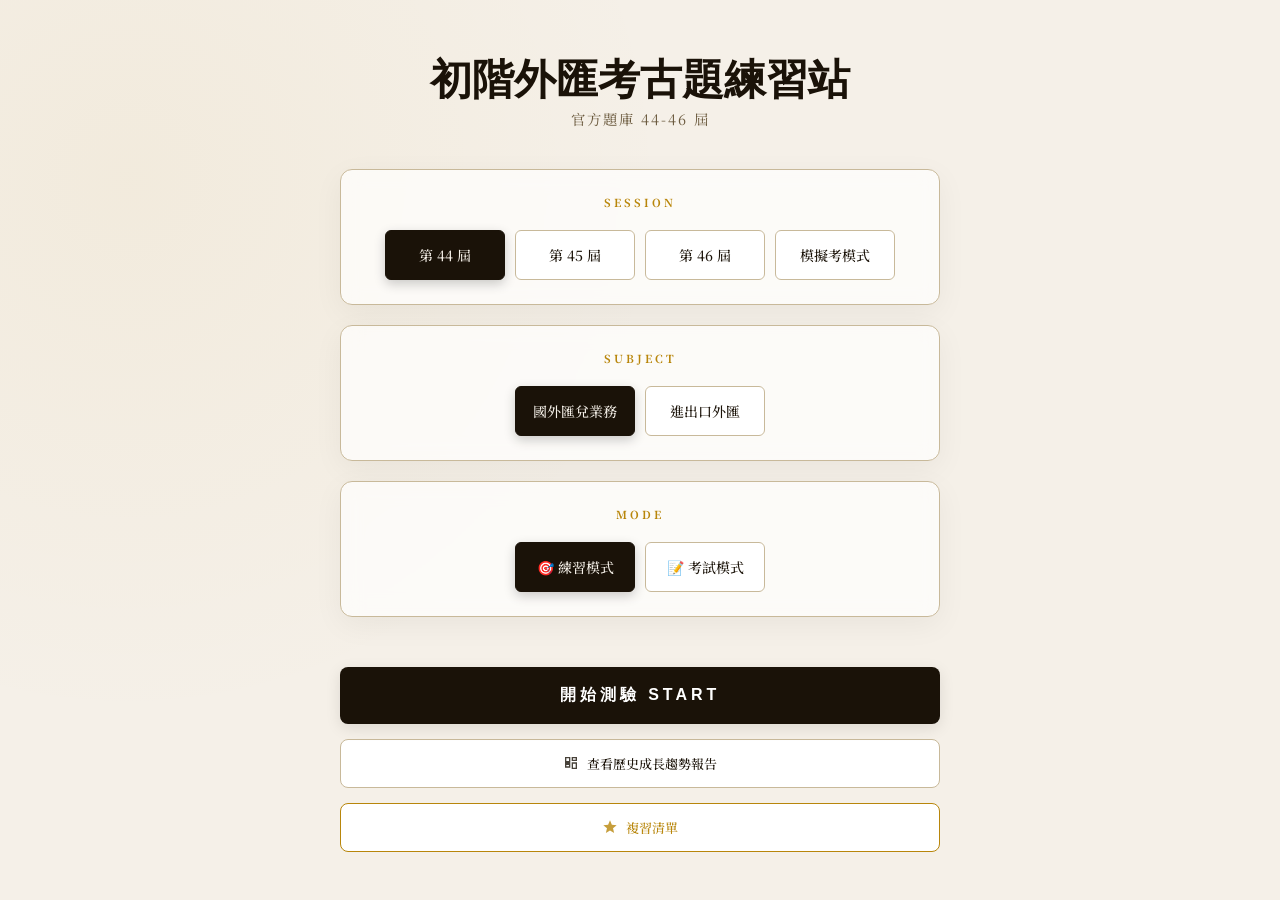
==== commit 954360bb: "update 收藏功能" ====
--- a/index.html
+++ b/index.html
@@ -218,10 +218,16 @@
         </svg>
         查看歷史成長趨勢報告
     </a>
+
+    <a href="saved.html" class="history-btn" style="border-color: var(--gold); color: var(--gold);">
+        <svg width="16" height="16" viewBox="0 0 24 24">
+            <path d="M12 17.27L18.18 21l-1.64-7.03L22 9.24l-7.19-.61L12 2 9.19 8.63 2 9.24l5.46 4.73L5.82 21z"/>
+        </svg>
+        複習清單
+    </a>
 </div>
 
 <script>
-    // 藥丸選單點擊邏輯
     document.querySelectorAll('.pill').forEach(pill => {
         pill.onclick = function() {
             this.parentElement.querySelectorAll('.pill').forEach(p => p.classList.remove('active'));
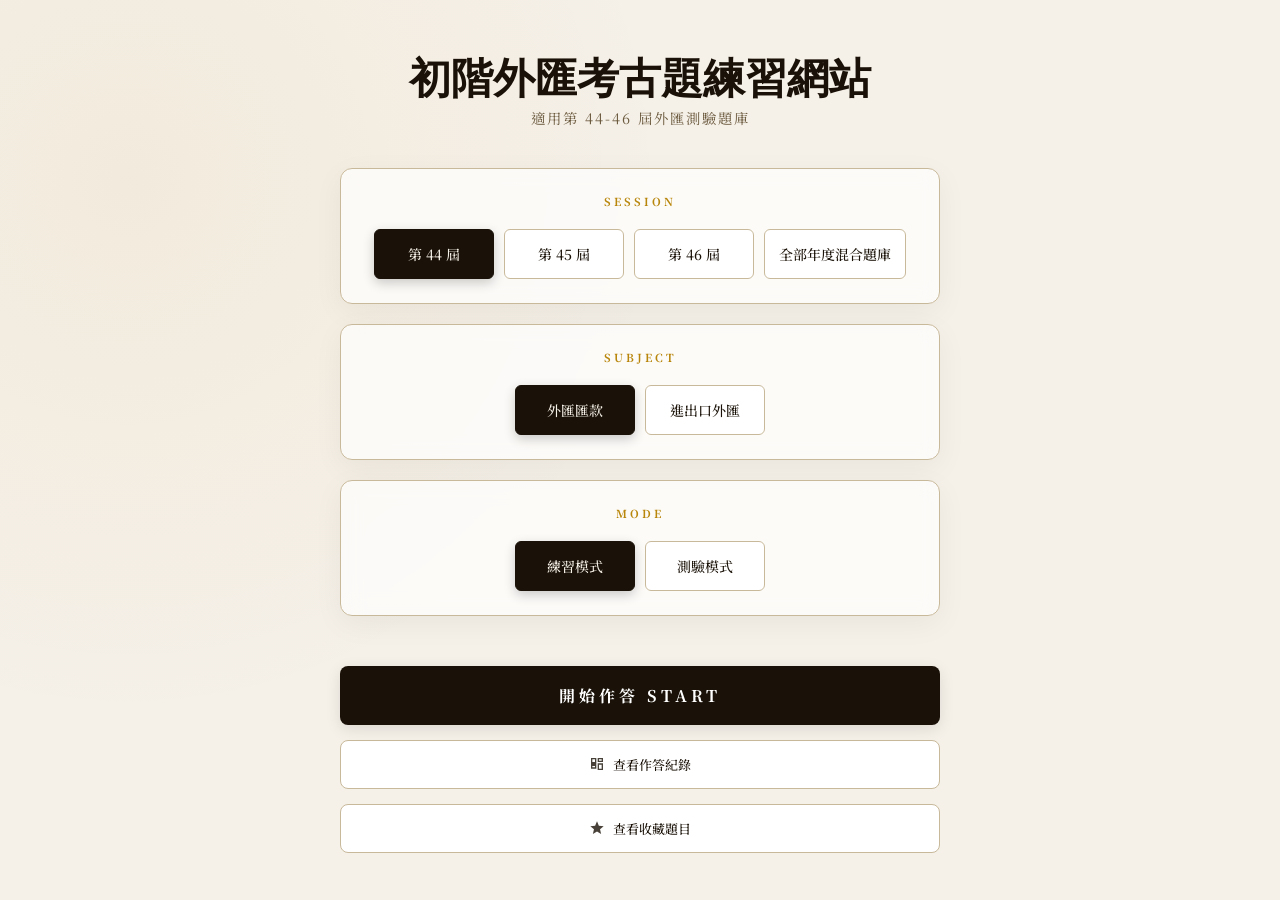
==== commit 7dc9e971: "Refine the project structure for better maintain" ====
--- a/index.html
+++ b/index.html
@@ -1,248 +1,63 @@
-<!DOCTYPE html>
-<html lang="zh-TW">
-<head>
-    <meta charset="UTF-8">
-    <meta name="viewport" content="width=device-width, initial-scale=1.0, viewport-fit=cover">
-    <title>初階外匯考古題練習站</title>
-    <link href="https://fonts.googleapis.com/css2?family=Noto+Serif+TC:wght@400;700&family=Playfair+Display:wght@700&display=swap" rel="stylesheet">
-    <style>
-        :root {
-            --ink: #1a1208;
-            --paper: #f5f0e8;
-            --gold: #b8860b;
-            --border: #c8b99a;
-            --safe-top: env(safe-area-inset-top);
-            --safe-bottom: env(safe-area-inset-bottom);
-        }
-
-        * {
-            box-sizing: border-box;
-            -webkit-tap-highlight-color: transparent;
-        }
-
-        body {
-            background: var(--paper);
-            color: var(--ink);
-            font-family: 'Noto Serif TC', serif;
-            margin: 0;
-            padding: calc(20px + var(--safe-top)) 20px calc(20px + var(--safe-bottom));
-            display: flex;
-            justify-content: center;
-            align-items: center;
-            min-height: 100vh;
-            background-image: radial-gradient(circle at 10% 20%, rgba(184,134,11,0.05) 0%, transparent 40%);
-        }
-
-        .container {
-            width: 100%;
-            max-width: 600px;
-            text-align: center;
-            animation: slideUp 0.8s ease-out;
-        }
-
-        @keyframes slideUp {
-            from { opacity: 0; transform: translateY(20px); }
-            to { opacity: 1; transform: translateY(0); }
-        }
-
-        h1 {
-            font-family: 'Playfair Display', serif;
-            font-size: clamp(32px, 8vw, 42px);
-            margin: 0;
-        }
-
-        .sub {
-            font-size: 0.9rem;
-            color: #6b5a3e;
-            letter-spacing: 2px;
-            text-transform: uppercase;
-            margin-bottom: 40px;
-        }
-
-        .selection-box {
-            background: rgba(255, 255, 255, 0.7);
-            backdrop-filter: blur(10px);
-            padding: 24px;
-            border: 1px solid var(--border);
-            margin-bottom: 20px;
-            border-radius: 12px;
-            box-shadow: 0 8px 30px rgba(0,0,0,0.05);
-        }
-
-        .label {
-            font-size: 11px;
-            color: var(--gold);
-            letter-spacing: 3px;
-            font-weight: 700;
-            margin-bottom: 20px;
-            display: block;
-        }
-
-        .pill-group {
-            display: grid;
-            grid-template-columns: repeat(2, 1fr);
-            gap: 10px;
-        }
-
-        .pill {
-            padding: 14px;
-            border: 1.5px solid var(--border);
-            background: white;
-            cursor: pointer;
-            transition: 0.2s;
-            font-size: 14px;
-            border-radius: 6px;
-            display: flex;
-            align-items: center;
-            justify-content: center;
-            font-weight: 500;
-        }
-
-        .pill.active {
-            background: var(--ink);
-            color: var(--paper);
-            border-color: var(--ink);
-            box-shadow: 0 4px 12px rgba(0,0,0,0.2);
-        }
-
-        .pill:active {
-            transform: scale(0.96);
-        }
-
-        /* 主要按鈕 */
-        .start-btn {
-            margin-top: 30px;
-            padding: 18px;
-            background: var(--ink);
-            color: white;
-            border: none;
-            cursor: pointer;
-            font-size: 16px;
-            letter-spacing: 4px;
-            border-radius: 8px;
-            width: 100%;
-            font-weight: bold;
-            box-shadow: 0 4px 15px rgba(0,0,0,0.1);
-            transition: 0.3s;
-        }
-
-        .start-btn:hover {
-            background: var(--gold);
-            transform: translateY(-2px);
-            box-shadow: 0 6px 20px rgba(184,134,11,0.2);
-        }
-
-        /* 歷史紀錄按鈕 */
-        .history-btn {
-            display: flex;
-            align-items: center;
-            justify-content: center;
-            gap: 8px;
-            margin-top: 15px;
-            padding: 14px;
-            background: white;
-            color: var(--ink);
-            border: 1.5px solid var(--border);
-            border-radius: 8px;
-            cursor: pointer;
-            font-size: 13px;
-            font-family: 'Noto Serif TC', serif;
-            width: 100%;
-            text-decoration: none;
-            transition: 0.3s;
-            font-weight: 500;
-        }
-
-        .history-btn:hover {
-            color: var(--gold);
-            border-color: var(--gold);
-            background: rgba(184,134,11,0.05);
-            transform: translateY(-1px);
-            box-shadow: 0 4px 10px rgba(0,0,0,0.05);
-        }
-
-        .history-btn svg {
-            fill: currentColor;
-            opacity: 0.8;
-        }
-
-        @media (min-width: 600px) {
-            .pill-group {
-                display: flex;
-                flex-wrap: wrap;
-                justify-content: center;
-            }
-            .pill {
-                min-width: 120px;
-            }
-        }
-    </style>
-</head>
-<body>
-
-<div class="container">
-    <h1>初階外匯考古題練習站</h1>
-    <div class="sub">官方題庫 44-46 屆</div>
-
-    <div class="selection-box">
-        <span class="label">SESSION</span>
-        <div class="pill-group" id="session-group">
-            <div class="pill active" data-val="44">第 44 屆</div>
-            <div class="pill" data-val="45">第 45 屆</div>
-            <div class="pill" data-val="46">第 46 屆</div>
-            <div class="pill" data-val="all">模擬考模式</div>
-        </div>
-    </div>
-
-    <div class="selection-box">
-        <span class="label">SUBJECT</span>
-        <div class="pill-group" id="subject-group">
-            <div class="pill active" data-val="remittance">國外匯兌業務</div>
-            <div class="pill" data-val="trade">進出口外匯</div>
-        </div>
-    </div>
-
-    <div class="selection-box">
-        <span class="label">MODE</span>
-        <div class="pill-group" id="mode-group">
-            <div class="pill active" data-val="practice">🎯 練習模式</div>
-            <div class="pill" data-val="exam">📝 考試模式</div>
-        </div>
-    </div>
-
-    <button class="start-btn" onclick="start()">開始測驗 START</button>
-
-    <a href="history.html" class="history-btn">
-        <svg width="16" height="16" viewBox="0 0 24 24">
-            <path d="M13 3v6h8V3h-8zm6 4h-4V5h4v2zm-6 4v10h8V11h-8zm6 8h-4v-6h4v6zm-16 0h8v-6H3v6zm2-4h4v2H5v-2zm-2-10v10h8V3H3zm6 4H5V5h4v2z"/>
-        </svg>
-        查看歷史成長趨勢報告
-    </a>
-
-    <a href="saved.html" class="history-btn" style="border-color: var(--gold); color: var(--gold);">
-        <svg width="16" height="16" viewBox="0 0 24 24">
-            <path d="M12 17.27L18.18 21l-1.64-7.03L22 9.24l-7.19-.61L12 2 9.19 8.63 2 9.24l5.46 4.73L5.82 21z"/>
-        </svg>
-        複習清單
-    </a>
-</div>
-
-<script>
-    document.querySelectorAll('.pill').forEach(pill => {
-        pill.onclick = function() {
-            this.parentElement.querySelectorAll('.pill').forEach(p => p.classList.remove('active'));
-            this.classList.add('active');
-        };
-    });
-
-    // 開始測驗跳轉
-    function start() {
-        const s = document.querySelector('#session-group .active').dataset.val;
-        const sub = document.querySelector('#subject-group .active').dataset.val;
-        const m = document.querySelector('#mode-group .active').dataset.val;
-        window.location.href = `exam.html?s=${s}&sub=${sub}&m=${m}`;
-    }
-</script>
-
-</body>
-</html>+﻿<!DOCTYPE html>
+<html lang="zh-TW">
+<head>
+    <meta charset="UTF-8">
+    <meta name="viewport" content="width=device-width, initial-scale=1.0, viewport-fit=cover">
+    <title>初階外匯考古題練習網站</title>
+    <link href="https://fonts.googleapis.com/css2?family=Noto+Serif+TC:wght@400;700&family=Playfair+Display:wght@700&display=swap" rel="stylesheet">
+    <link rel="stylesheet" href="assets/css/base.css">
+    <link rel="stylesheet" href="assets/css/index.css">
+</head>
+<body>
+<div class="container">
+    <h1>初階外匯考古題練習網站</h1>
+    <div class="sub">適用第 44-46 屆外匯測驗題庫</div>
+
+    <div class="selection-box">
+        <span class="label">SESSION</span>
+        <div class="pill-group" id="session-group">
+            <div class="pill active" data-val="44">第 44 屆</div>
+            <div class="pill" data-val="45">第 45 屆</div>
+            <div class="pill" data-val="46">第 46 屆</div>
+            <div class="pill" data-val="all">全部年度混合題庫</div>
+        </div>
+    </div>
+
+    <div class="selection-box">
+        <span class="label">SUBJECT</span>
+        <div class="pill-group" id="subject-group">
+            <div class="pill active" data-val="remittance">外匯匯款</div>
+            <div class="pill" data-val="trade">進出口外匯</div>
+        </div>
+    </div>
+
+    <div class="selection-box">
+        <span class="label">MODE</span>
+        <div class="pill-group" id="mode-group">
+            <div class="pill active" data-val="practice">練習模式</div>
+            <div class="pill" data-val="exam">測驗模式</div>
+        </div>
+    </div>
+
+    <button class="start-btn" id="start-btn" type="button">開始作答 START</button>
+
+    <a href="history.html" class="history-btn">
+        <svg width="16" height="16" viewBox="0 0 24 24">
+            <path d="M13 3v6h8V3h-8zm6 4h-4V5h4v2zm-6 4v10h8V11h-8zm6 8h-4v-6h4v6zm-16 0h8v-6H3v6zm2-4h4v2H5v-2zm-2-10v10h8V3H3zm6 4H5V5h4v2z"/>
+        </svg>
+        查看作答紀錄
+    </a>
+
+    <a href="saved.html" class="history-btn history-btn-accent">
+        <svg width="16" height="16" viewBox="0 0 24 24">
+            <path d="M12 17.27L18.18 21l-1.64-7.03L22 9.24l-7.19-.61L12 2 9.19 8.63 2 9.24l5.46 4.73L5.82 21z"/>
+        </svg>
+        查看收藏題目
+    </a>
+</div>
+<script src="assets/js/constants.js"></script>
+<script src="assets/js/storage.js"></script>
+<script src="assets/js/common.js"></script>
+<script src="assets/js/index.js"></script>
+</body>
+</html>
--- a/assets/css/base.css
+++ b/assets/css/base.css
@@ -0,0 +1,353 @@
+:root {
+    --ink: #1a1208;
+    --paper: #f5f0e8;
+    --gold: #b8860b;
+    --border: #c8b99a;
+    --red: #8b2020;
+    --green: #1a4a2e;
+    --gemini-blue: #4285f4;
+}
+
+* {
+    box-sizing: border-box;
+    -webkit-tap-highlight-color: transparent;
+}
+
+html, body {
+    margin: 0;
+}
+
+body {
+    background: var(--paper);
+    color: var(--ink);
+    font-family: 'Noto Serif TC', serif;
+}
+
+button,
+input,
+textarea,
+select {
+    font: inherit;
+}
+
+button {
+    border: none;
+    background: transparent;
+    cursor: pointer;
+}
+
+.hidden {
+    display: none !important;
+}
+
+.page-heading {
+    margin: 0;
+    font-size: 22px;
+}
+
+.home-btn,
+.clear-btn,
+.tab {
+    font-family: inherit;
+}
+
+.home-btn {
+    text-decoration: none;
+    color: var(--ink);
+    border: 1.5px solid var(--ink);
+    padding: 8px 16px;
+    border-radius: 6px;
+    font-size: 13px;
+    font-weight: bold;
+    white-space: nowrap;
+    display: inline-flex;
+    align-items: center;
+    gap: 8px;
+}
+
+.clear-btn {
+    border: 1px solid #ddd;
+    color: #999;
+    font-size: 11px;
+    padding: 5px 10px;
+    border-radius: 4px;
+    transition: 0.2s;
+    white-space: nowrap;
+}
+
+.clear-btn:hover {
+    border-color: var(--red);
+    color: var(--red);
+    background: #fff5f5;
+}
+
+.tab-group {
+    display: flex;
+    background: rgba(0, 0, 0, 0.05);
+    padding: 4px;
+    border-radius: 10px;
+}
+
+.tab {
+    flex: 1;
+    text-align: center;
+    padding: 10px;
+    font-size: 14px;
+    border-radius: 8px;
+    transition: 0.2s;
+    font-weight: bold;
+    color: #888;
+}
+
+.tab.active {
+    background: white;
+    color: var(--ink);
+    box-shadow: 0 2px 8px rgba(0, 0, 0, 0.1);
+}
+
+.header-actions {
+    display: flex;
+    align-items: center;
+    gap: 12px;
+}
+
+.page-panel {
+    background: white;
+    border: 1px solid var(--border);
+    border-radius: 12px;
+}
+
+.mono {
+    font-family: 'DM Mono', monospace;
+}
+
+#gemini-drawer {
+    position: fixed;
+    bottom: 0;
+    left: 0;
+    width: 100%;
+    height: 0;
+    background: white;
+    border-top: 2px solid var(--gemini-blue);
+    border-radius: 16px 16px 0 0;
+    z-index: 600;
+    transition: height 0.35s cubic-bezier(0.4, 0, 0.2, 1);
+    overflow: hidden;
+    box-shadow: 0 -8px 30px rgba(0, 0, 0, 0.12);
+}
+
+#gemini-drawer.open {
+    height: 65vh;
+}
+
+.drawer-inner {
+    display: flex;
+    flex-direction: column;
+    height: 100%;
+}
+
+.drawer-header {
+    display: flex;
+    align-items: center;
+    justify-content: space-between;
+    padding: 14px 18px 10px;
+    border-bottom: 1px solid #eee;
+    flex-shrink: 0;
+}
+
+.drawer-title {
+    font-size: 14px;
+    font-weight: bold;
+    color: var(--gemini-blue);
+    display: flex;
+    align-items: center;
+    gap: 6px;
+}
+
+.drawer-close {
+    background: none;
+    border: none;
+    font-size: 28px;
+    cursor: pointer;
+    color: #999;
+    padding: 0 6px;
+    line-height: 1;
+}
+
+.drawer-close:hover {
+    color: var(--ink);
+}
+
+.chat-body {
+    flex: 1;
+    overflow-y: auto;
+    padding: 16px 18px;
+    display: flex;
+    flex-direction: column;
+    gap: 12px;
+}
+
+.msg-user {
+    align-self: flex-end;
+    background: var(--gemini-blue);
+    color: white;
+    padding: 10px 14px;
+    border-radius: 12px 12px 2px 12px;
+    font-size: 14px;
+    max-width: 85%;
+    line-height: 1.5;
+}
+
+.msg-gemini {
+    align-self: flex-start;
+    background: #f8f8f8;
+    color: var(--ink);
+    padding: 12px 15px;
+    border-radius: 2px 12px 12px 12px;
+    font-size: 14px;
+    max-width: 92%;
+    line-height: 1.7;
+    border: 1px solid #eee;
+    white-space: pre-wrap;
+}
+
+.msg-loading {
+    color: var(--gemini-blue);
+    font-size: 13px;
+    display: flex;
+    align-items: center;
+    gap: 6px;
+    padding: 8px 0;
+}
+
+.dot-bounce {
+    display: inline-flex;
+    gap: 4px;
+}
+
+.dot-bounce span {
+    width: 6px;
+    height: 6px;
+    background: var(--gemini-blue);
+    border-radius: 50%;
+    animation: bounce 1.2s infinite;
+}
+
+.dot-bounce span:nth-child(2) {
+    animation-delay: 0.2s;
+}
+
+.dot-bounce span:nth-child(3) {
+    animation-delay: 0.4s;
+}
+
+@keyframes bounce {
+    0%, 60%, 100% {
+        transform: translateY(0);
+    }
+    30% {
+        transform: translateY(-6px);
+    }
+}
+
+.chat-input-row {
+    display: flex;
+    gap: 8px;
+    padding: 10px 18px calc(10px + env(safe-area-inset-bottom));
+    border-top: 1px solid #eee;
+    flex-shrink: 0;
+}
+
+.chat-input {
+    flex: 1;
+    padding: 10px 14px;
+    border: 1px solid #ddd;
+    border-radius: 20px;
+    font-size: 14px;
+    outline: none;
+}
+
+.chat-input:focus {
+    border-color: var(--gemini-blue);
+}
+
+.chat-send {
+    padding: 10px 16px;
+    background: var(--gemini-blue);
+    color: white;
+    border: none;
+    border-radius: 20px;
+    font-size: 14px;
+    cursor: pointer;
+    font-weight: bold;
+    white-space: nowrap;
+}
+
+.chat-send:disabled {
+    opacity: 0.4;
+    cursor: not-allowed;
+}
+
+.analysis-title {
+    color: var(--gold);
+}
+
+.score-label {
+    color: #bbb;
+    letter-spacing: 2px;
+    font-weight: bold;
+}
+
+.correct-count {
+    color: var(--green);
+}
+
+.detail-item-divider {
+    border-left: 1px solid #eee;
+    padding-left: 40px;
+}
+
+.recommend-loading {
+    color: var(--gemini-blue);
+    font-size: 13px;
+    display: flex;
+    align-items: center;
+    gap: 6px;
+}
+
+.gemini-outline-btn {
+    font-size: 12px;
+    border: 1.5px solid var(--gemini-blue);
+    padding: 6px 14px;
+    border-radius: 20px;
+    font-weight: 700;
+    background: #fff;
+    color: var(--gemini-blue);
+    white-space: nowrap;
+    transition: 0.15s;
+}
+
+.gemini-outline-btn:hover {
+    background: #f0f4ff;
+}
+
+.btn-icon {
+    width: 16px;
+    height: 16px;
+    fill: currentColor;
+    flex-shrink: 0;
+}
+
+.pill-action-btn {
+    font-size: 12px;
+    padding: 5px 12px;
+    border-radius: 20px;
+    font-weight: 700;
+    background: #fff;
+    transition: 0.15s;
+}
+
+.history-btn-accent {
+    border-color: var(--gold);
+    color: var(--gold);
+}
--- a/assets/css/index.css
+++ b/assets/css/index.css
@@ -0,0 +1,171 @@
+        :root {
+            --ink: #1a1208;
+            --paper: #f5f0e8;
+            --gold: #b8860b;
+            --border: #c8b99a;
+            --safe-top: env(safe-area-inset-top);
+            --safe-bottom: env(safe-area-inset-bottom);
+        }
+
+        * {
+            box-sizing: border-box;
+            -webkit-tap-highlight-color: transparent;
+        }
+
+        body {
+            background: var(--paper);
+            color: var(--ink);
+            font-family: 'Noto Serif TC', serif;
+            margin: 0;
+            padding: calc(20px + var(--safe-top)) 20px calc(20px + var(--safe-bottom));
+            display: flex;
+            justify-content: center;
+            align-items: center;
+            min-height: 100vh;
+            background-image: radial-gradient(circle at 10% 20%, rgba(184,134,11,0.05) 0%, transparent 40%);
+        }
+
+        .container {
+            width: 100%;
+            max-width: 600px;
+            text-align: center;
+            animation: slideUp 0.8s ease-out;
+        }
+
+        @keyframes slideUp {
+            from { opacity: 0; transform: translateY(20px); }
+            to { opacity: 1; transform: translateY(0); }
+        }
+
+        h1 {
+            font-family: 'Playfair Display', serif;
+            font-size: clamp(32px, 8vw, 42px);
+            margin: 0;
+        }
+
+        .sub {
+            font-size: 0.9rem;
+            color: #6b5a3e;
+            letter-spacing: 2px;
+            text-transform: uppercase;
+            margin-bottom: 40px;
+        }
+
+        .selection-box {
+            background: rgba(255, 255, 255, 0.7);
+            backdrop-filter: blur(10px);
+            padding: 24px;
+            border: 1px solid var(--border);
+            margin-bottom: 20px;
+            border-radius: 12px;
+            box-shadow: 0 8px 30px rgba(0,0,0,0.05);
+        }
+
+        .label {
+            font-size: 11px;
+            color: var(--gold);
+            letter-spacing: 3px;
+            font-weight: 700;
+            margin-bottom: 20px;
+            display: block;
+        }
+
+        .pill-group {
+            display: grid;
+            grid-template-columns: repeat(2, 1fr);
+            gap: 10px;
+        }
+
+        .pill {
+            padding: 14px;
+            border: 1.5px solid var(--border);
+            background: white;
+            cursor: pointer;
+            transition: 0.2s;
+            font-size: 14px;
+            border-radius: 6px;
+            display: flex;
+            align-items: center;
+            justify-content: center;
+            font-weight: 500;
+        }
+
+        .pill.active {
+            background: var(--ink);
+            color: var(--paper);
+            border-color: var(--ink);
+            box-shadow: 0 4px 12px rgba(0,0,0,0.2);
+        }
+
+        .pill:active {
+            transform: scale(0.96);
+        }
+
+        /* 主要按鈕 */
+        .start-btn {
+            margin-top: 30px;
+            padding: 18px;
+            background: var(--ink);
+            color: white;
+            border: none;
+            cursor: pointer;
+            font-size: 16px;
+            letter-spacing: 4px;
+            border-radius: 8px;
+            width: 100%;
+            font-weight: bold;
+            box-shadow: 0 4px 15px rgba(0,0,0,0.1);
+            transition: 0.3s;
+        }
+
+        .start-btn:hover {
+            background: var(--gold);
+            transform: translateY(-2px);
+            box-shadow: 0 6px 20px rgba(184,134,11,0.2);
+        }
+
+        /* 歷史紀錄按鈕 */
+        .history-btn {
+            display: flex;
+            align-items: center;
+            justify-content: center;
+            gap: 8px;
+            margin-top: 15px;
+            padding: 14px;
+            background: white;
+            color: var(--ink);
+            border: 1.5px solid var(--border);
+            border-radius: 8px;
+            cursor: pointer;
+            font-size: 13px;
+            font-family: 'Noto Serif TC', serif;
+            width: 100%;
+            text-decoration: none;
+            transition: 0.3s;
+            font-weight: 500;
+        }
+
+        .history-btn:hover {
+            color: var(--gold);
+            border-color: var(--gold);
+            background: rgba(184,134,11,0.05);
+            transform: translateY(-1px);
+            box-shadow: 0 4px 10px rgba(0,0,0,0.05);
+        }
+
+        .history-btn svg {
+            fill: currentColor;
+            opacity: 0.8;
+        }
+
+        @media (min-width: 600px) {
+            .pill-group {
+                display: flex;
+                flex-wrap: wrap;
+                justify-content: center;
+            }
+            .pill {
+                min-width: 120px;
+            }
+        }
+    
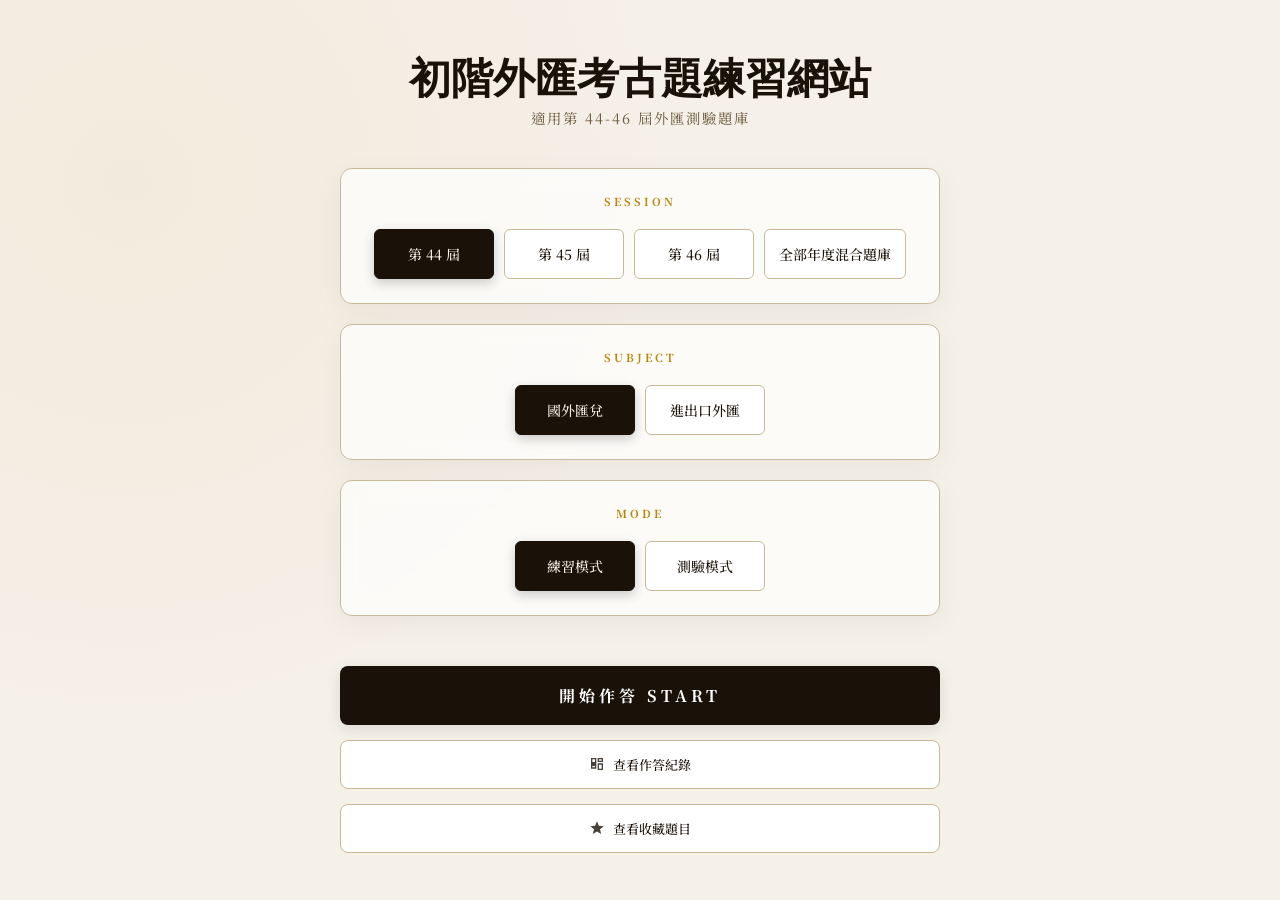
==== commit db27e1cf: "update name" ====
--- a/index.html
+++ b/index.html
@@ -26,7 +26,7 @@
     <div class="selection-box">
         <span class="label">SUBJECT</span>
         <div class="pill-group" id="subject-group">
-            <div class="pill active" data-val="remittance">外匯匯款</div>
+            <div class="pill active" data-val="remittance">國外匯兌</div>
             <div class="pill" data-val="trade">進出口外匯</div>
         </div>
     </div>
@@ -60,4 +60,4 @@
 <script src="assets/js/common.js"></script>
 <script src="assets/js/index.js"></script>
 </body>
-</html>
+</html>
